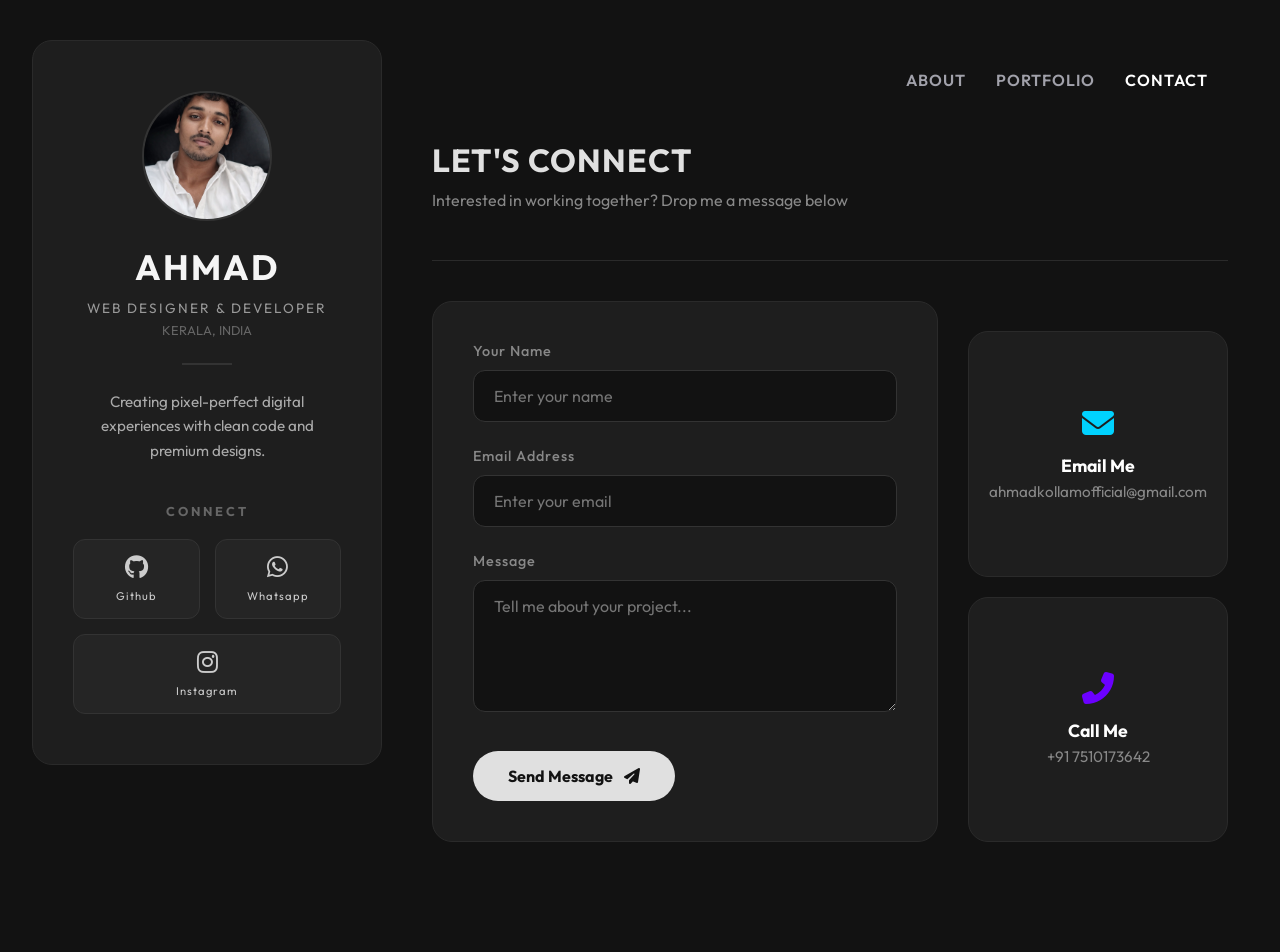
==== contact.html @ 711c7076 "Add files via upload" ====
<!DOCTYPE html>
<html lang="en">
<head>
    <link rel="icon" type="image/x-icon" href="favicon.png">
    <meta charset="UTF-8">
    <meta name="viewport" content="width=device-width, initial-scale=1.0">
    <title>Ahmad | Contact</title>
    <link rel="stylesheet" href="style.css">
    <link href="https://fonts.googleapis.com/css2?family=Outfit:wght@300;500;700;900&display=swap" rel="stylesheet">
    <link rel="stylesheet" href="https://cdnjs.cloudflare.com/ajax/libs/font-awesome/6.4.0/css/all.min.css">
</head>
<body>

    <div class="pro-cursor"></div>

    <button class="mobile-toggle" id="menu-btn">
        <i class="fas fa-bars"></i>
    </button>

    <div class="layout-container">
        
        <aside class="sidebar glass-panel" id="sidebar">
            <button class="close-btn" id="close-btn"><i class="fas fa-times"></i></button>

            <div class="profile-img">
                <img src="profile.png" alt="Ahmad">
            </div>
            
            <h1 class="name">AHMAD</h1>
            <p class="job-title">WEB DESIGNER & DEVELOPER</p>
            <p class="location">KERALA, INDIA</p>
            
            <div class="divider"></div>
            
            <p class="bio">Creating pixel-perfect digital experiences with clean code and premium designs.</p>
            
            <div class="connect-section">
                <h3>CONNECT</h3>
                <div class="social-grid">
                    <a href="https://github.com/ahmad-kl" class="social-btn" target="_blank"><i class="fab fa-github"></i> <span>Github</span></a>
                    <a href="https://wa.me/917510173642" class="social-btn" target="_blank"><i class="fab fa-whatsapp"></i> <span>Whatsapp</span></a>
                    <a href="https://www.instagram.com/ahhmddd._?utm_source=qr&igsh=aXM5dGczaDRpajFi" class="social-btn full-width" target="_blank"><i class="fab fa-instagram"></i> <span>Instagram</span></a>
                </div>
            </div>
        </aside>

        <main class="content-area">
            
            <nav class="top-nav">
                <a href="index.html">About</a>
                <a href="work.html">Portfolio</a>
                <a href="contact.html" style="color: #fff;">Contact</a>
            </nav>

            <div class="header-right">
                <h2 class="section-title">LET'S CONNECT</h2>
                <p style="color: #888; margin-bottom: 30px;">Interested in working together? Drop me a message below</p>
            </div>
            
            <div class="contact-wrapper">
                
                <div class="form-container glass-panel">
                    <form action="https://formspree.io/f/xeepwgyj" method="POST" class="contact-form">
                        
                        <div class="input-group">
                            <label for="name">Your Name</label>
                            <input type="text" name="name" id="name" placeholder="Enter your name" required>
                        </div>
                        
                        <div class="input-group">
                            <label for="email">Email Address</label>
                            <input type="email" name="_replyto" id="email" placeholder="Enter your email" required>
                        </div>
                        
                        <div class="input-group">
                            <label for="message">Message</label>
                            <textarea name="message" id="message" rows="5" placeholder="Tell me about your project..." required></textarea>
                        </div>
                        
                        <button type="submit" class="submit-btn">Send Message <i class="fas fa-paper-plane" style="margin-left: 8px;"></i></button>
                    </form>
                </div>

                <div class="contact-info" style="margin-top: 30px; display: grid; gap: 20px;">
                    
                    <a href="mailto:ahmadkollamofficial@gmail.com" class="info-card glass-panel" style="text-decoration: none; padding: 20px; text-align: center;">
                        <i class="fas fa-envelope" style="font-size: 2rem; color: #00d2ff; margin-bottom: 15px;"></i>
                        <h4 style="color: #fff;">Email Me</h4>
                        <p style="color: #888;">ahmadkollamofficial@gmail.com</p>
                    </a>
                    
                    <a href="tel:+917510173642" class="info-card glass-panel" style="text-decoration: none; padding: 20px; text-align: center;">
                        <i class="fas fa-phone-alt" style="font-size: 2rem; color: #6b00ff; margin-bottom: 15px;"></i>
                        <h4 style="color: #fff;">Call Me</h4>
                        <p style="color: #888;">+91 7510173642</p>
                    </a>
                    
                </div>
            </div>

        </main>

    </div>
    <script src="script.js"></script>
</body>
</html>
---- style.css ----
* {
    margin: 0;
    padding: 0;
    box-sizing: border-box;
    font-family: 'Outfit', sans-serif;
    cursor: none; 
}

body {
    background-color: #121212; 
    color: #e0e0e0; 
    min-height: 100vh;
    display: flex;
    justify-content: center;
    align-items: center;
    overflow-x: hidden;
}


.pro-cursor {
    position: fixed;
    top: 0;
    left: 0;
    width: 20px;
    height: 20px;
    background-color: #fff;
    border-radius: 50%;
    pointer-events: none;
    z-index: 9999;
    transform: translate(-50%, -50%);
    mix-blend-mode: difference;
    transition: width 0.3s ease, height 0.3s ease;
}


body:has(a:hover) .pro-cursor,
body:has(.service-card:hover) .pro-cursor,
body:has(button:hover) .pro-cursor {
    width: 60px;
    height: 60px;
}


.layout-container {
    width: 95%;
    max-width: 1400px;
    min-height: 90vh;
    display: flex;
    gap: 30px;
    margin: 40px auto;
}

.glass-panel {
    background: #1e1e1e;
    border: 1px solid #2a2a2a;
    border-radius: 20px;
}


.sidebar {
    flex: 0 0 350px;
    padding: 50px 40px;
    display: flex;
    flex-direction: column;
    align-items: center;
    text-align: center;
    height: fit-content;
    position: sticky;
    top: 40px;
}

.profile-img img {
    width: 130px;
    height: 130px;
    border-radius: 50%;
    border: 2px solid #333; 
    margin-bottom: 20px;
    object-fit: cover;
}

.name {
    font-size: 2.2rem;
    font-weight: 700;
    letter-spacing: 2px;
    color: #f5f5f5;
}

.job-title {
    font-size: 0.85rem;
    color: #999;
    letter-spacing: 2px;
    margin-top: 10px;
}

.location {
    font-size: 0.8rem;
    color: #666;
    margin-top: 5px;
}

.divider {
    width: 50px;
    height: 2px;
    background: #333;
    margin: 25px 0;
}

.bio {
    font-size: 0.95rem;
    color: #aaa;
    line-height: 1.6;
}

.connect-section {
    margin-top: 40px;
    width: 100%;
}

.connect-section h3 {
    font-size: 0.8rem;
    letter-spacing: 3px;
    color: #666;
    margin-bottom: 20px;
}

.social-grid {
    display: grid;
    grid-template-columns: 1fr 1fr;
    gap: 15px;
}

.social-btn {
    background: #252525;
    border: 1px solid #333;
    padding: 15px;
    border-radius: 12px;
    color: #ccc;
    text-decoration: none;
    display: flex;
    flex-direction: column;
    align-items: center;
    gap: 10px;
    transition: all 0.3s ease;
}

.social-btn i { font-size: 1.5rem; }
.social-btn span { font-size: 0.7rem; letter-spacing: 1px; }

.full-width { grid-column: span 2; }

.social-btn:hover {
    background: #333;
    border-color: #555;
    transform: translateY(-2px);
    color: #fff;
}

.content-area {
    flex: 1;
    padding: 20px;
    min-width: 0; 
}


.top-nav {
    display: flex;
    justify-content: flex-end;
    gap: 30px;
    margin-bottom: 50px;
    padding-top: 10px;
    flex-wrap: wrap;
    padding-right: 20px;
}

.top-nav a {
    color: #a1a1aa;
    text-decoration: none;
    font-size: 1rem;
    font-weight: 600;
    text-transform: uppercase;
    letter-spacing: 1px;
    transition: color 0.3s ease;
}

.top-nav a:hover {
    color: #fff;
}

.section-title {
    font-size: 2rem;
    font-weight: 700;
    margin-bottom: 40px;
    letter-spacing: 1px;
    color: #e0e0e0;
}

.services-scroll-container {
    display: flex;
    gap: 30px;
    overflow-x: auto;
    scroll-snap-type: x mandatory;
    padding-bottom: 20px;
    -webkit-overflow-scrolling: touch;
}

.services-scroll-container::-webkit-scrollbar {
    height: 6px;
}
.services-scroll-container::-webkit-scrollbar-thumb {
    background: #333;
    border-radius: 10px;
}
.services-scroll-container::-webkit-scrollbar-track {
    background: #121212;
}

.service-card {
    min-width: 320px;
    scroll-snap-align: start;
    padding: 40px 30px;
    transition: transform 0.3s ease, border-color 0.3s ease;
}

.service-card:hover {
    transform: translateY(-5px);
    border-color: #555; 
}

.service-card i {
    font-size: 2.5rem;
    color: #e0e0e0;
    margin-bottom: 25px;
}

.service-card h3 {
    font-size: 1.3rem;
    margin-bottom: 15px;
    color: #fff;
    letter-spacing: 1px;
}

.service-card p {
    font-size: 0.95rem;
    color: #888;
    line-height: 1.6;
}

.action-area {
    margin-top: 20px;
}

.primary-btn {
    display: inline-flex;
    align-items: center;
    background: #e0e0e0;
    color: #121212;
    padding: 15px 35px;
    border-radius: 30px;
    text-decoration: none;
    font-weight: 700;
    letter-spacing: 1px;
    transition: transform 0.3s ease, background 0.3s ease;
}

.primary-btn:hover {
    background: #fff;
    transform: translateY(-3px);
}

.mobile-toggle {
    display: none;
    position: fixed;
    top: 20px;
    left: 20px;
    background: #1e1e1e;
    color: #fff;
    border: 1px solid #333;
    padding: 10px 15px;
    border-radius: 8px;
    font-size: 1.5rem;
    cursor: pointer;
    z-index: 1000;
}

.close-btn {
    display: none;
    position: absolute;
    top: 20px;
    right: 20px;
    background: transparent;
    color: #fff;
    border: none;
    font-size: 1.5rem;
    cursor: pointer;
}

@media (max-width: 1000px) {
    .layout-container {
        flex-direction: column;
    }

    .mobile-toggle {
        display: block; 
    }

    .top-nav {
        justify-content: center;
        margin-top: 60px;
    }

    .sidebar {
        position: fixed;
        top: 0;
        left: -100%; 
        width: 320px;
        height: 100vh;
        z-index: 1001;
        overflow-y: auto;
        transition: left 0.4s ease;
        border-radius: 0;
        border-right: 1px solid #333;
    }

    .sidebar.active {
        left: 0;
    }

    .close-btn {
        display: block;
    }

    .content-area {
        padding: 10px;
    }
}

.header-right {
    margin-bottom: 40px;
    border-bottom: 1px solid #2a2a2a;
    padding-bottom: 20px;
}

.header-right .section-title {
    margin-bottom: 10px; 
}


.project-grid {
    display: grid;
    grid-template-columns: repeat(auto-fit, minmax(320px, 1fr)); 
    gap: 30px;
    margin-bottom: 50px;
}


.project-card {
    padding: 25px;
    transition: transform 0.4s ease, border-color 0.4s ease, box-shadow 0.4s ease;
    display: flex;
    flex-direction: column;
}

.project-card:hover {
    transform: translateY(-8px);
    border-color: #555;
    box-shadow: 0 10px 30px rgba(0, 0, 0, 0.5); 
}

.project-img {
    width: 100%;
    height: 220px;
    border-radius: 12px;
    background-color: #2a2a2a;
    background-size: cover;
    background-position: center;
    margin-bottom: 25px;
    transition: transform 0.5s ease;
}

.project-card:hover .project-img {
    transform: scale(1.02);
}

.project-card h3 {
    font-size: 1.4rem;
    margin-bottom: 8px;
    color: #f5f5f5;
    letter-spacing: 0.5px;
}

.project-card p {
    font-size: 0.95rem;
    color: #888;
    margin-bottom: auto; 
}


.project-link {
    color: #888;
    font-size: 0.85rem;
    font-weight: 600;
    text-decoration: none;
    margin-top: 20px;
    display: inline-flex;
    align-items: center;
    text-transform: uppercase;
    letter-spacing: 1px;
    transition: color 0.3s ease;
}

.project-link i {
    margin-left: 8px;
    transition: transform 0.3s ease;
}

.project-card:hover .project-link {
    color: #e0e0e0;
}

.project-card:hover .project-link i {
    transform: translateX(5px); 
}


@media (max-width: 768px) {
    .project-grid {
        grid-template-columns: 1fr; 
    }
    
    .project-img {
        height: 200px;
    }
}

.contact-wrapper {
    display: grid;
    grid-template-columns: 2fr 1fr; 
    gap: 30px;
    margin-bottom: 50px;
}

.form-container {
    padding: 40px;
}

.contact-form .input-group {
    margin-bottom: 25px;
}

.contact-form label {
    display: block;
    font-size: 0.9rem;
    color: #888;
    margin-bottom: 10px;
    letter-spacing: 1px;
    font-weight: 500;
}

.contact-form input,
.contact-form textarea {
    width: 100%;
    background-color: #121212;
    border: 1px solid #333;
    color: #e0e0e0;
    padding: 15px 20px;
    border-radius: 12px;
    font-family: 'Outfit', sans-serif;
    font-size: 1rem;
    outline: none;
    transition: border-color 0.3s ease, box-shadow 0.3s ease;
}


.contact-form input:focus,
.contact-form textarea:focus {
    border-color: #555;
    box-shadow: 0 0 0 3px rgba(255, 255, 255, 0.05);
}


.submit-btn {
    background: #e0e0e0;
    color: #121212;
    border: none;
    padding: 15px 35px;
    border-radius: 30px;
    font-size: 1rem;
    font-weight: 700;
    cursor: none; 
    transition: transform 0.3s ease, background 0.3s ease;
    font-family: 'Outfit', sans-serif;
    margin-top: 10px;
}

.submit-btn:hover {
    background: #fff;
    transform: translateY(-3px);
}


.contact-info {
    display: flex;
    flex-direction: column;
    gap: 20px;
}

.info-card {
    padding: 30px;
    text-align: center;
    display: flex;
    flex-direction: column;
    justify-content: center;
    align-items: center;
    transition: transform 0.3s ease;
}

.info-card:hover {
    transform: translateY(-5px);
}

.info-card i {
    font-size: 2rem;
    color: #666;
    margin-bottom: 15px;
    transition: color 0.3s ease;
}

.info-card:hover i {
    color: #e0e0e0;
}

.info-card h4 {
    font-size: 1.1rem;
    margin-bottom: 5px;
    color: #f5f5f5;
}

.info-card p {
    font-size: 0.95rem;
    color: #888;
}


@media (max-width: 900px) {
    .contact-wrapper {
        grid-template-columns: 1fr; 
    }
}
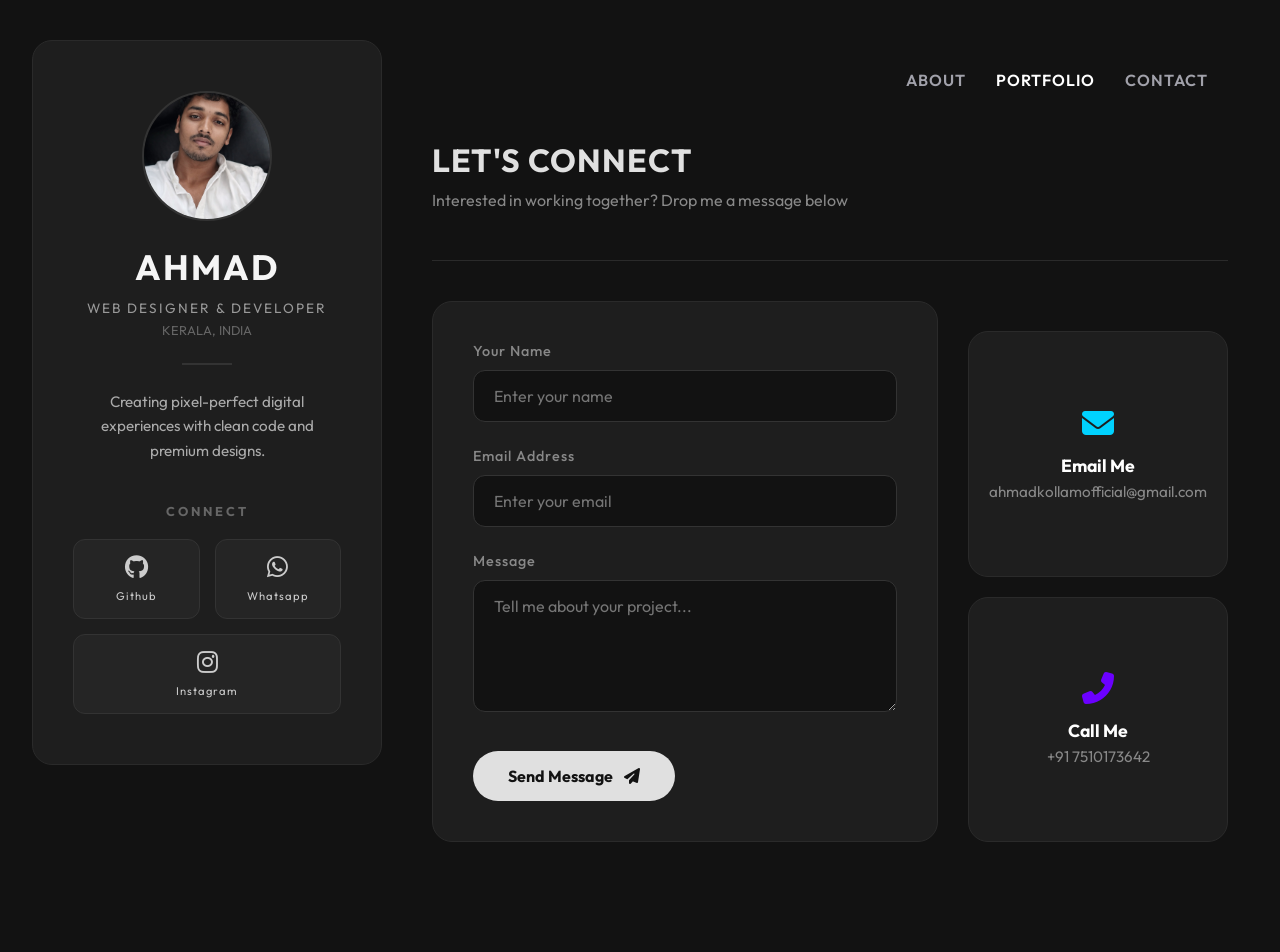
==== commit 490f0c2d: "Update contact.html" ====
--- a/contact.html
+++ b/contact.html
@@ -46,11 +46,11 @@
 
         <main class="content-area">
             
-            <nav class="top-nav">
-                <a href="index.html">About</a>
-                <a href="work.html">Portfolio</a>
-                <a href="contact.html" style="color: #fff;">Contact</a>
-            </nav>
+           <nav class="top-nav">
+    <a href="/">About</a>
+    <a href="/work" style="color: #fff;">Portfolio</a> 
+    <a href="/contact">Contact</a>
+</nav>
 
             <div class="header-right">
                 <h2 class="section-title">LET'S CONNECT</h2>
@@ -103,4 +103,4 @@
     </div>
     <script src="script.js"></script>
 </body>
-</html>+</html>
